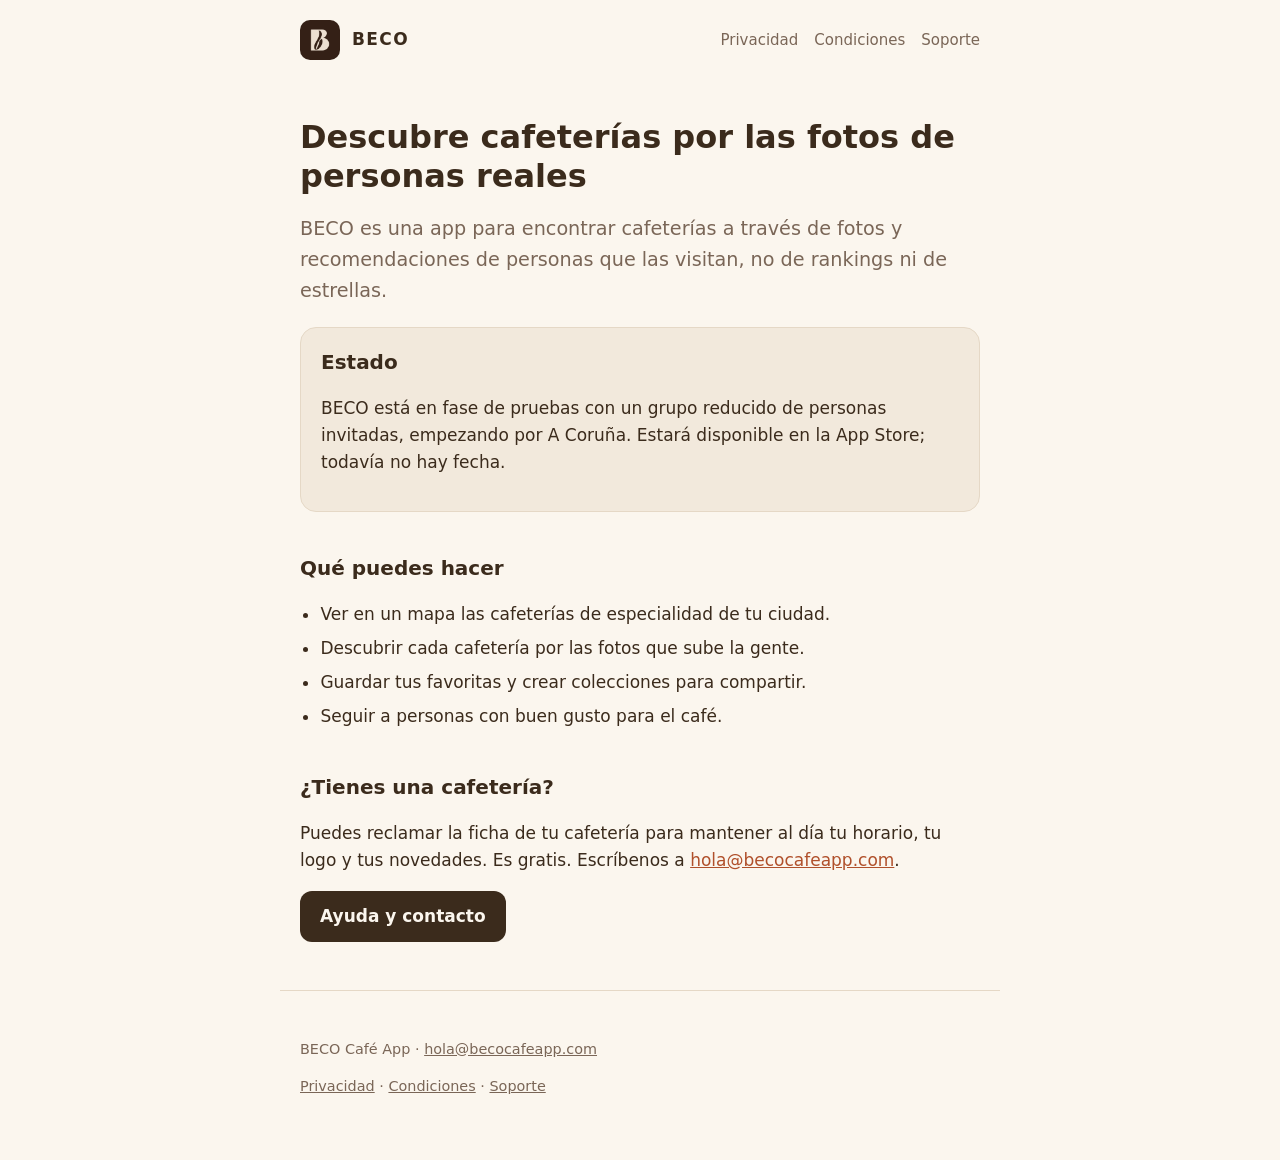
==== index.html @ 2dae7876 "Web pública de BECO: inicio, privacidad, condiciones y soporte Co-Authored-By: Claude Sonnet 5.5 <no" ====
<!doctype html>
<html lang="es">
<head>
<meta charset="utf-8">
<meta name="viewport" content="width=device-width,initial-scale=1">
<title>BECO Café App</title>
<meta name="description" content="Descubre cafeterías por las fotos y recomendaciones de personas reales.">
<meta name="theme-color" content="#342016">
<link rel="icon" href="favicon.png">
<link rel="apple-touch-icon" href="logo.png">
<link rel="stylesheet" href="style.css">
</head>
<body>
<header>
<a class="brand" href="./"><img src="logo.png" alt="" width="40" height="40"><span>BECO</span></a>
<nav><a href="privacidad/">Privacidad</a><a href="condiciones/">Condiciones</a><a href="soporte/">Soporte</a></nav>
</header>
<main>
<h1>Descubre cafeterías por las fotos de personas reales</h1>
<p class="lead">BECO es una app para encontrar cafeterías a través de fotos y recomendaciones de personas que las visitan, no de rankings ni de estrellas.</p>
<div class="card">
<h2>Estado</h2>
<p>BECO está en fase de pruebas con un grupo reducido de personas invitadas, empezando por A Coruña. Estará disponible en la App Store; todavía no hay fecha.</p>
</div>
<h2>Qué puedes hacer</h2>
<ul>
<li>Ver en un mapa las cafeterías de especialidad de tu ciudad.</li>
<li>Descubrir cada cafetería por las fotos que sube la gente.</li>
<li>Guardar tus favoritas y crear colecciones para compartir.</li>
<li>Seguir a personas con buen gusto para el café.</li>
</ul>
<h2>¿Tienes una cafetería?</h2>
<p>Puedes reclamar la ficha de tu cafetería para mantener al día tu horario, tu logo y tus novedades. Es gratis. Escríbenos a <a href="mailto:hola@becocafeapp.com">hola@becocafeapp.com</a>.</p>
<p><a class="button" href="soporte/">Ayuda y contacto</a></p>
</main>
<footer>
<p>BECO Café App · <a href="mailto:hola@becocafeapp.com">hola@becocafeapp.com</a></p>
<p><a href="privacidad/">Privacidad</a> · <a href="condiciones/">Condiciones</a> · <a href="soporte/">Soporte</a></p>
</footer>
</body>
</html>
---- style.css ----
:root{--bg:#FBF6EE;--card:#F2E9DC;--text:#3B2B1C;--muted:#7A6657;--border:#E5D8C6;--accent:#B0502B;--primary:#3B2B1C;--on-primary:#FBF6EE}
@media (prefers-color-scheme:dark){:root{--bg:#1E1510;--card:#2E2018;--text:#F5EBDD;--muted:#B8A593;--border:#3E2D22;--accent:#E0845C;--primary:#E9DDCB;--on-primary:#1E1510}}
*{box-sizing:border-box}html{-webkit-text-size-adjust:100%}
body{margin:0;background:var(--bg);color:var(--text);font:17px/1.6 system-ui,-apple-system,"Segoe UI",Roboto,sans-serif}
a{color:var(--accent)}
header,main,footer{width:100%;max-width:720px;margin:0 auto;padding-left:20px;padding-right:20px}
header{display:flex;align-items:center;justify-content:space-between;gap:16px;padding-top:20px;padding-bottom:20px}
.brand{display:flex;align-items:center;gap:12px;color:var(--text);text-decoration:none;font-weight:700;letter-spacing:.08em}
.brand img{width:40px;height:40px;border-radius:10px;display:block}
nav{display:flex;gap:16px;flex-wrap:wrap;font-size:15px}
nav a{color:var(--muted);text-decoration:none}nav a:hover,nav a[aria-current]{color:var(--text);text-decoration:underline}
h1{font-size:2rem;line-height:1.2;margin:1.2em 0 .4em}h2{font-size:1.25rem;margin:2em 0 .4em}
.lead{font-size:1.2rem;color:var(--muted)}
.meta{color:var(--muted);font-size:.9rem}
ul{padding-left:1.2em}li{margin:.4em 0}
.card{background:var(--card);border:1px solid var(--border);border-radius:16px;padding:18px 20px;margin:1.2em 0}
.card h2{margin-top:0}
.button{display:inline-block;background:var(--primary);color:var(--on-primary);padding:12px 20px;border-radius:12px;text-decoration:none;font-weight:600}
footer{padding-top:32px;padding-bottom:48px;color:var(--muted);font-size:.9rem;border-top:1px solid var(--border);margin-top:48px}
footer a{color:var(--muted)}
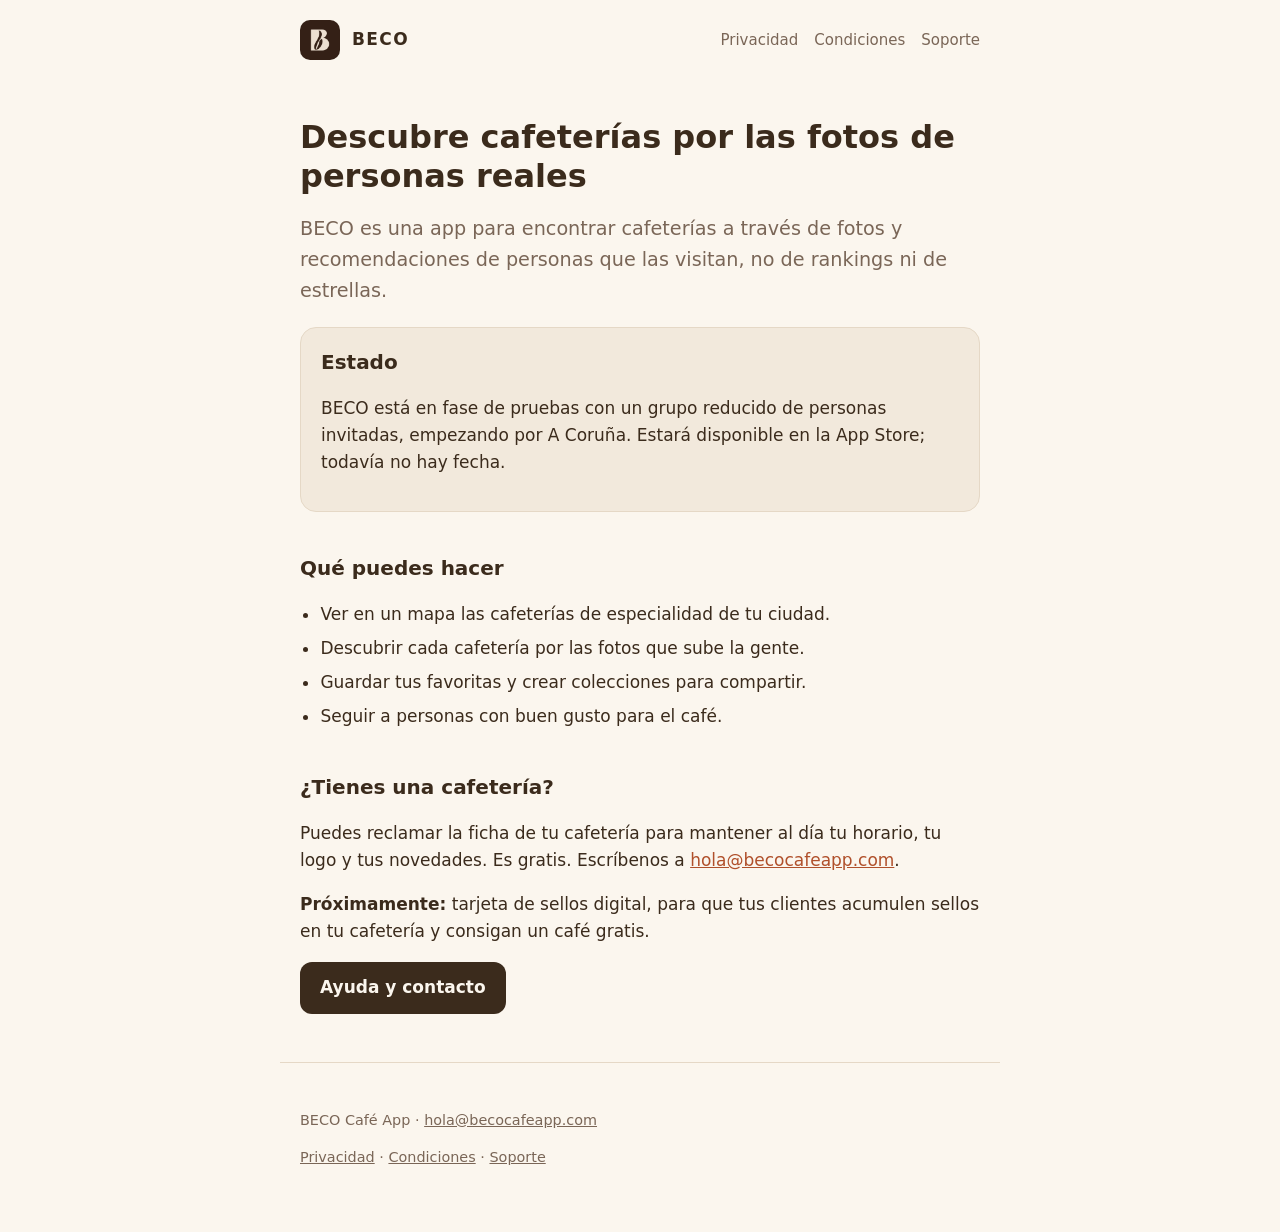
==== commit aacf0537: "Web: tarjeta de sellos, próximamente Co-Authored-By: Claude Sonnet 5.5 <noreply@anthropic.com>" ====
--- a/index.html
+++ b/index.html
@@ -31,6 +31,7 @@
 </ul>
 <h2>¿Tienes una cafetería?</h2>
 <p>Puedes reclamar la ficha de tu cafetería para mantener al día tu horario, tu logo y tus novedades. Es gratis. Escríbenos a <a href="mailto:hola@becocafeapp.com">hola@becocafeapp.com</a>.</p>
+<p><strong>Próximamente:</strong> tarjeta de sellos digital, para que tus clientes acumulen sellos en tu cafetería y consigan un café gratis.</p>
 <p><a class="button" href="soporte/">Ayuda y contacto</a></p>
 </main>
 <footer>
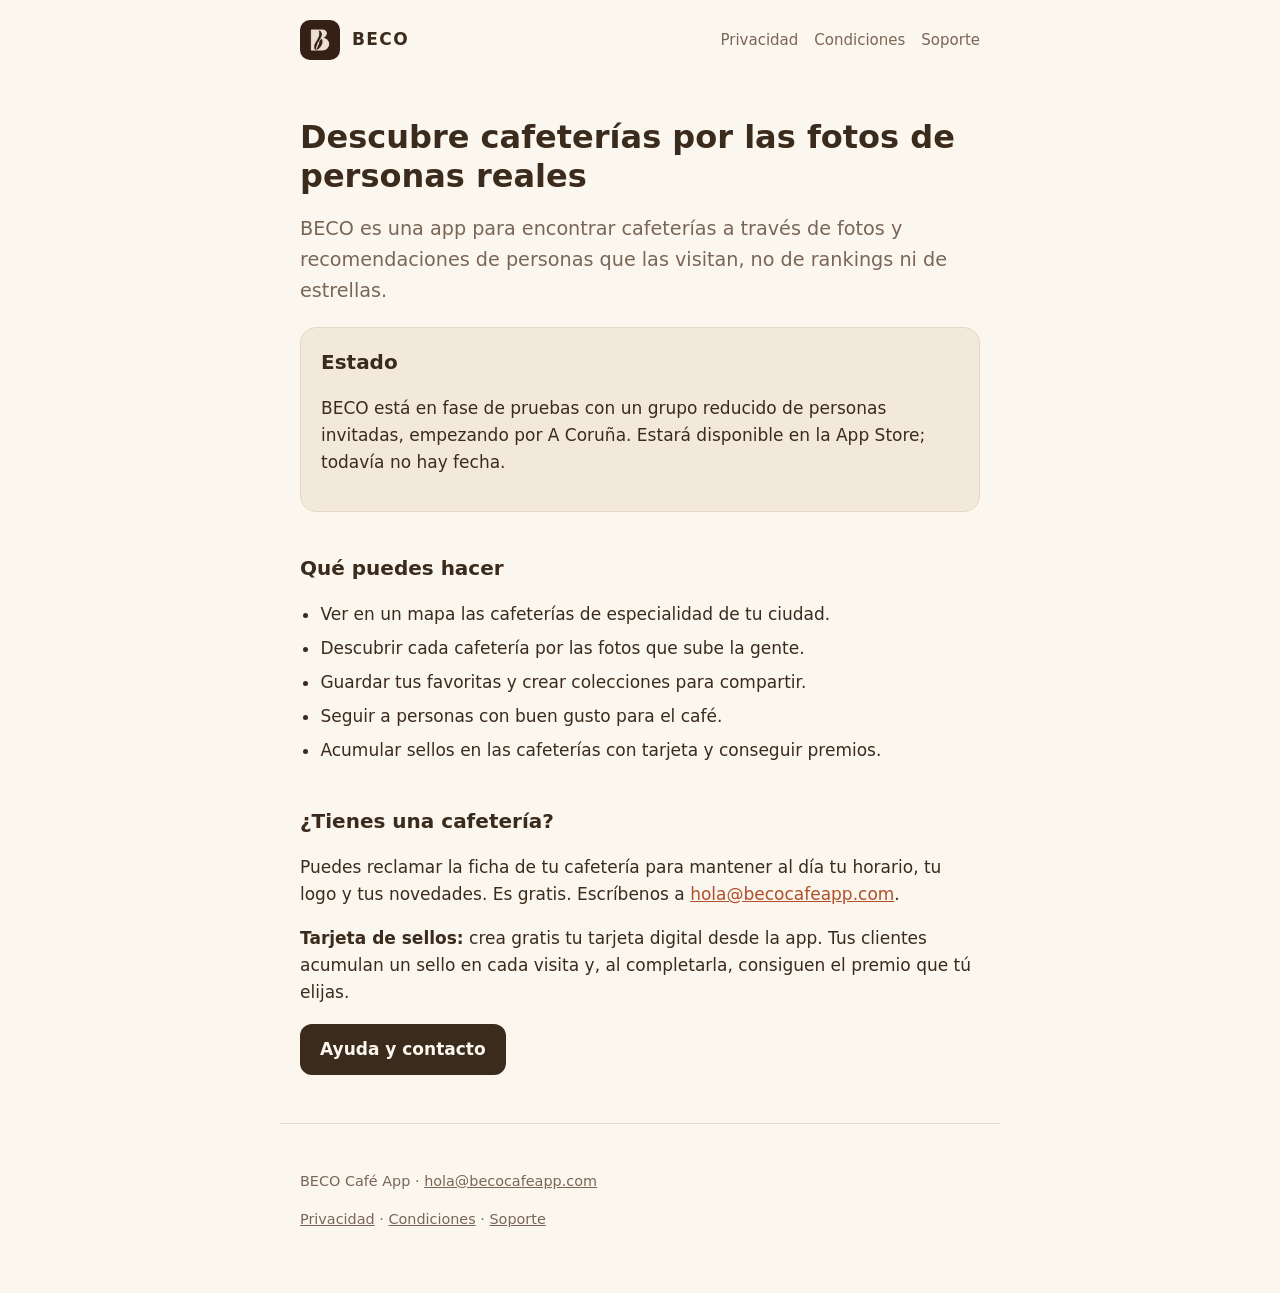
==== commit de97ac41: "Web: tarjeta de sellos y textos legales actualizados Co-Authored-By: Claude Opus 5.5 <noreply@anthro" ====
--- a/index.html
+++ b/index.html
@@ -28,10 +28,11 @@
 <li>Descubrir cada cafetería por las fotos que sube la gente.</li>
 <li>Guardar tus favoritas y crear colecciones para compartir.</li>
 <li>Seguir a personas con buen gusto para el café.</li>
+<li>Acumular sellos en las cafeterías con tarjeta y conseguir premios.</li>
 </ul>
 <h2>¿Tienes una cafetería?</h2>
 <p>Puedes reclamar la ficha de tu cafetería para mantener al día tu horario, tu logo y tus novedades. Es gratis. Escríbenos a <a href="mailto:hola@becocafeapp.com">hola@becocafeapp.com</a>.</p>
-<p><strong>Próximamente:</strong> tarjeta de sellos digital, para que tus clientes acumulen sellos en tu cafetería y consigan un café gratis.</p>
+<p><strong>Tarjeta de sellos:</strong> crea gratis tu tarjeta digital desde la app. Tus clientes acumulan un sello en cada visita y, al completarla, consiguen el premio que tú elijas.</p>
 <p><a class="button" href="soporte/">Ayuda y contacto</a></p>
 </main>
 <footer>
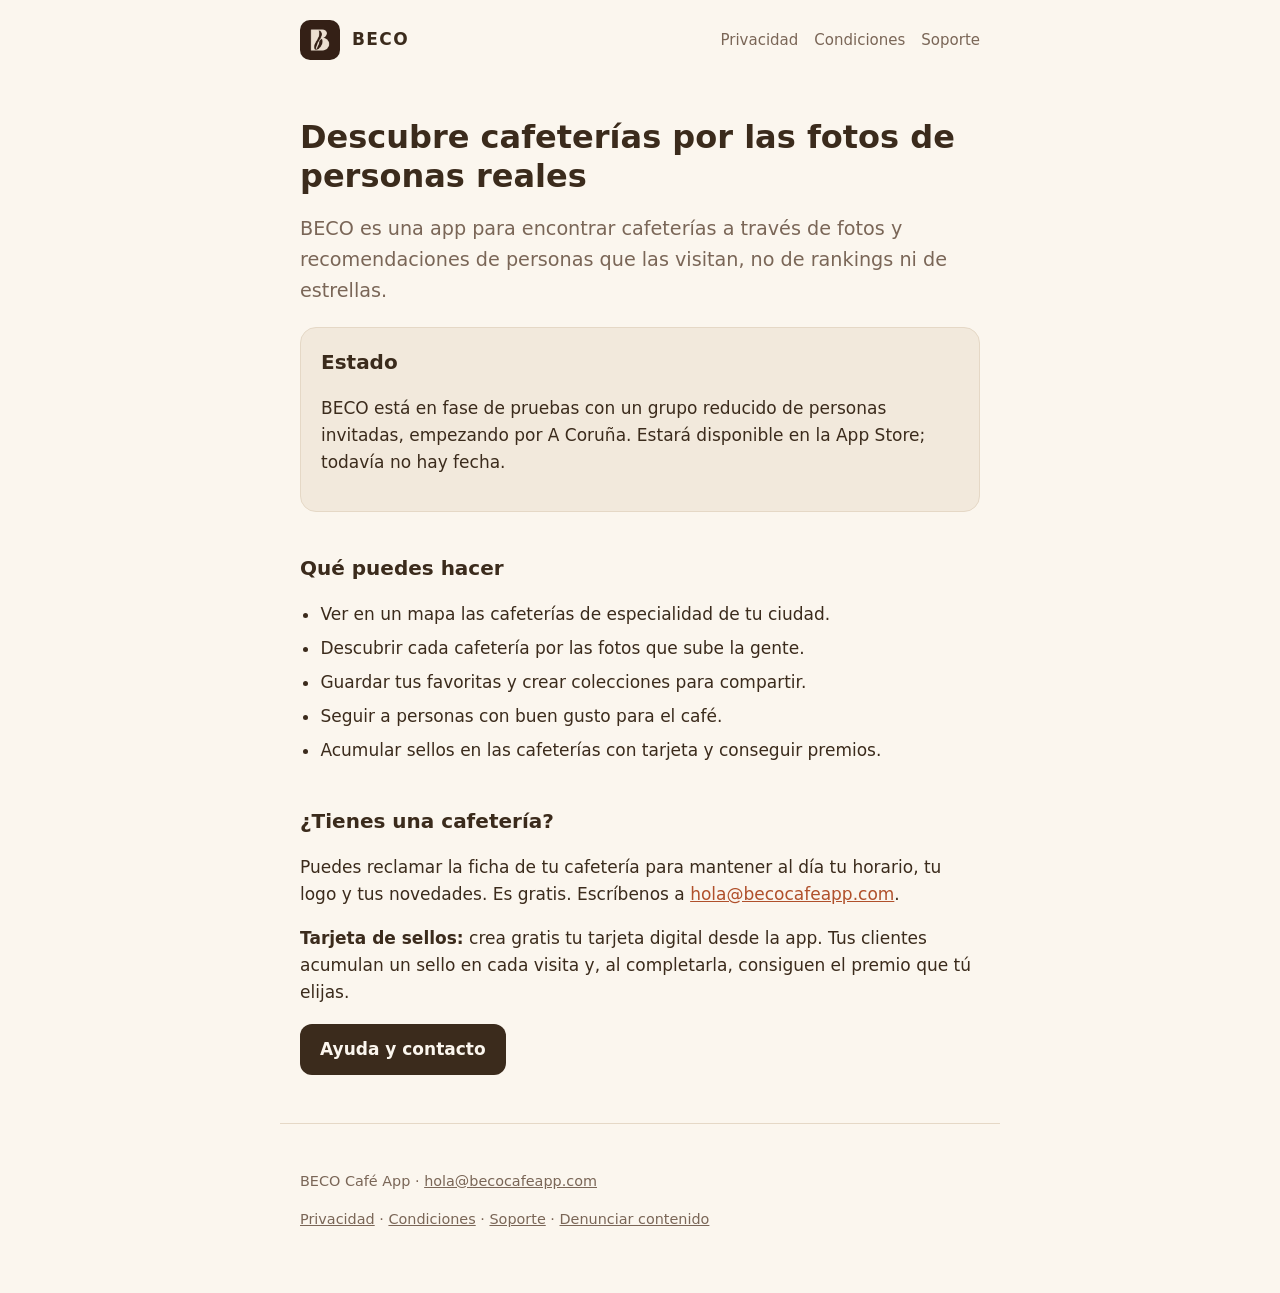
==== commit 064538e8: "Página «Denunciar contenido» (también sin cuenta) y enlace en el pie Co-Authored-By: Claude Opus 5.5" ====
--- a/index.html
+++ b/index.html
@@ -5,7 +5,8 @@
 <meta name="viewport" content="width=device-width,initial-scale=1">
 <title>BECO Café App</title>
 <meta name="description" content="Descubre cafeterías por las fotos y recomendaciones de personas reales.">
-<meta name="theme-color" content="#342016">
+<meta name="theme-color" content="#FBF6EE">
+<meta name="color-scheme" content="light">
 <link rel="icon" href="favicon.png">
 <link rel="apple-touch-icon" href="logo.png">
 <link rel="stylesheet" href="style.css">
@@ -37,7 +38,7 @@
 </main>
 <footer>
 <p>BECO Café App · <a href="mailto:hola@becocafeapp.com">hola@becocafeapp.com</a></p>
-<p><a href="privacidad/">Privacidad</a> · <a href="condiciones/">Condiciones</a> · <a href="soporte/">Soporte</a></p>
+<p><a href="privacidad/">Privacidad</a> · <a href="condiciones/">Condiciones</a> · <a href="soporte/">Soporte</a> · <a href="denunciar/">Denunciar contenido</a></p>
 </footer>
 </body>
 </html>
--- a/style.css
+++ b/style.css
@@ -1,5 +1,4 @@
-:root{--bg:#FBF6EE;--card:#F2E9DC;--text:#3B2B1C;--muted:#7A6657;--border:#E5D8C6;--accent:#B0502B;--primary:#3B2B1C;--on-primary:#FBF6EE}
-@media (prefers-color-scheme:dark){:root{--bg:#1E1510;--card:#2E2018;--text:#F5EBDD;--muted:#B8A593;--border:#3E2D22;--accent:#E0845C;--primary:#E9DDCB;--on-primary:#1E1510}}
+:root{color-scheme:light;--bg:#FBF6EE;--card:#F2E9DC;--text:#3B2B1C;--muted:#7A6657;--border:#E5D8C6;--accent:#B0502B;--primary:#3B2B1C;--on-primary:#FBF6EE}
 *{box-sizing:border-box}html{-webkit-text-size-adjust:100%}
 body{margin:0;background:var(--bg);color:var(--text);font:17px/1.6 system-ui,-apple-system,"Segoe UI",Roboto,sans-serif}
 a{color:var(--accent)}
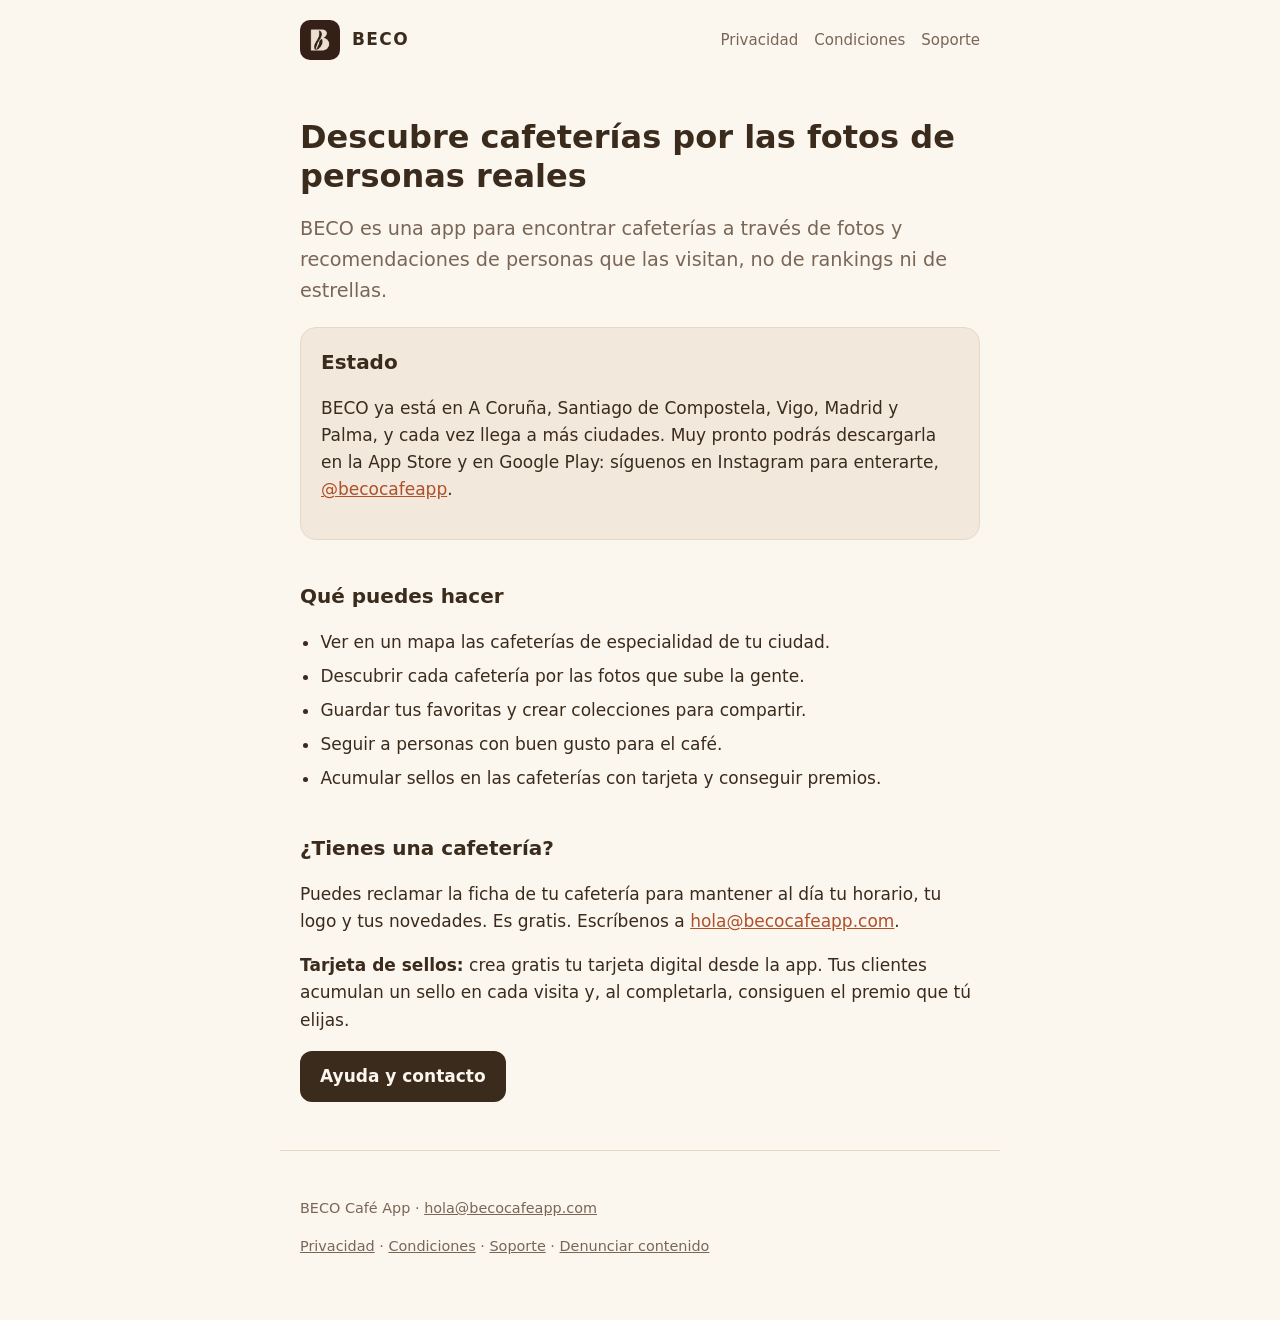
==== commit 9486bbc0: "Textos de lanzamiento: sin fase de pruebas; privacidad y condiciones del 18 de noviembre" ====
--- a/index.html
+++ b/index.html
@@ -21,7 +21,7 @@
 <p class="lead">BECO es una app para encontrar cafeterías a través de fotos y recomendaciones de personas que las visitan, no de rankings ni de estrellas.</p>
 <div class="card">
 <h2>Estado</h2>
-<p>BECO está en fase de pruebas con un grupo reducido de personas invitadas, empezando por A Coruña. Estará disponible en la App Store; todavía no hay fecha.</p>
+<p>BECO ya está en A Coruña, Santiago de Compostela, Vigo, Madrid y Palma, y cada vez llega a más ciudades. Muy pronto podrás descargarla en la App Store y en Google Play: síguenos en Instagram para enterarte, <a href="https://www.instagram.com/becocafeapp/">@becocafeapp</a>.</p>
 </div>
 <h2>Qué puedes hacer</h2>
 <ul>
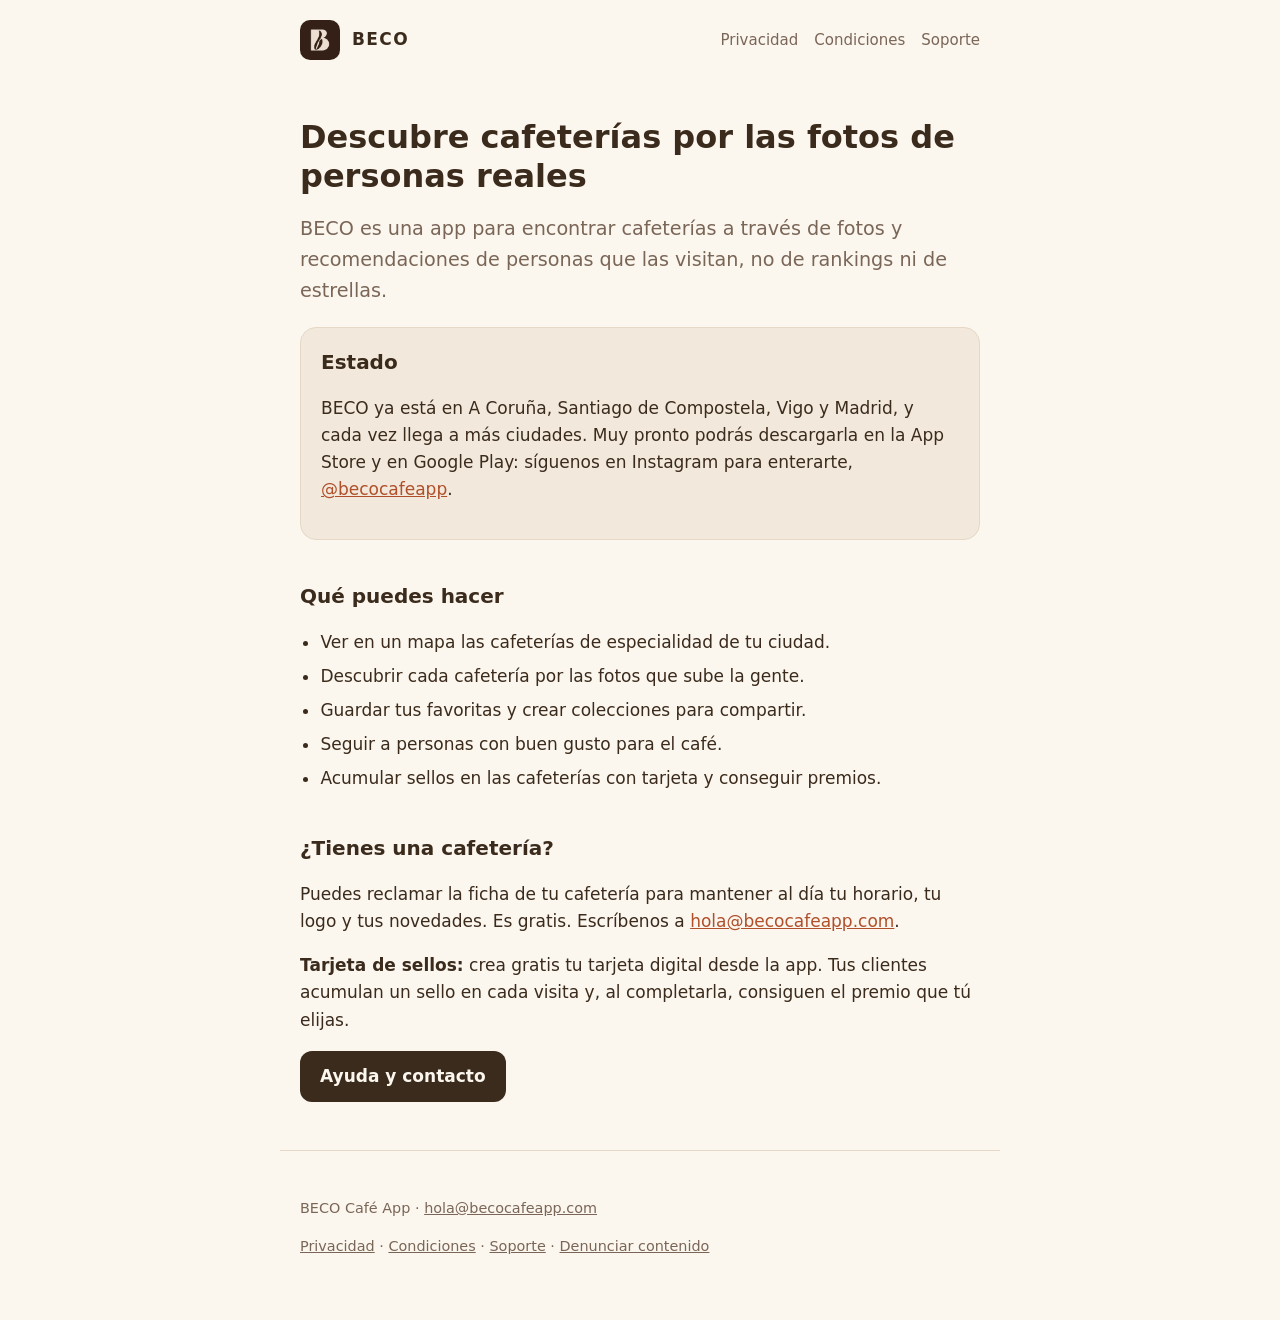
==== commit a447c3f3: "Inicio sin Palma" ====
--- a/index.html
+++ b/index.html
@@ -21,7 +21,7 @@
 <p class="lead">BECO es una app para encontrar cafeterías a través de fotos y recomendaciones de personas que las visitan, no de rankings ni de estrellas.</p>
 <div class="card">
 <h2>Estado</h2>
-<p>BECO ya está en A Coruña, Santiago de Compostela, Vigo, Madrid y Palma, y cada vez llega a más ciudades. Muy pronto podrás descargarla en la App Store y en Google Play: síguenos en Instagram para enterarte, <a href="https://www.instagram.com/becocafeapp/">@becocafeapp</a>.</p>
+<p>BECO ya está en A Coruña, Santiago de Compostela, Vigo y Madrid, y cada vez llega a más ciudades. Muy pronto podrás descargarla en la App Store y en Google Play: síguenos en Instagram para enterarte, <a href="https://www.instagram.com/becocafeapp/">@becocafeapp</a>.</p>
 </div>
 <h2>Qué puedes hacer</h2>
 <ul>
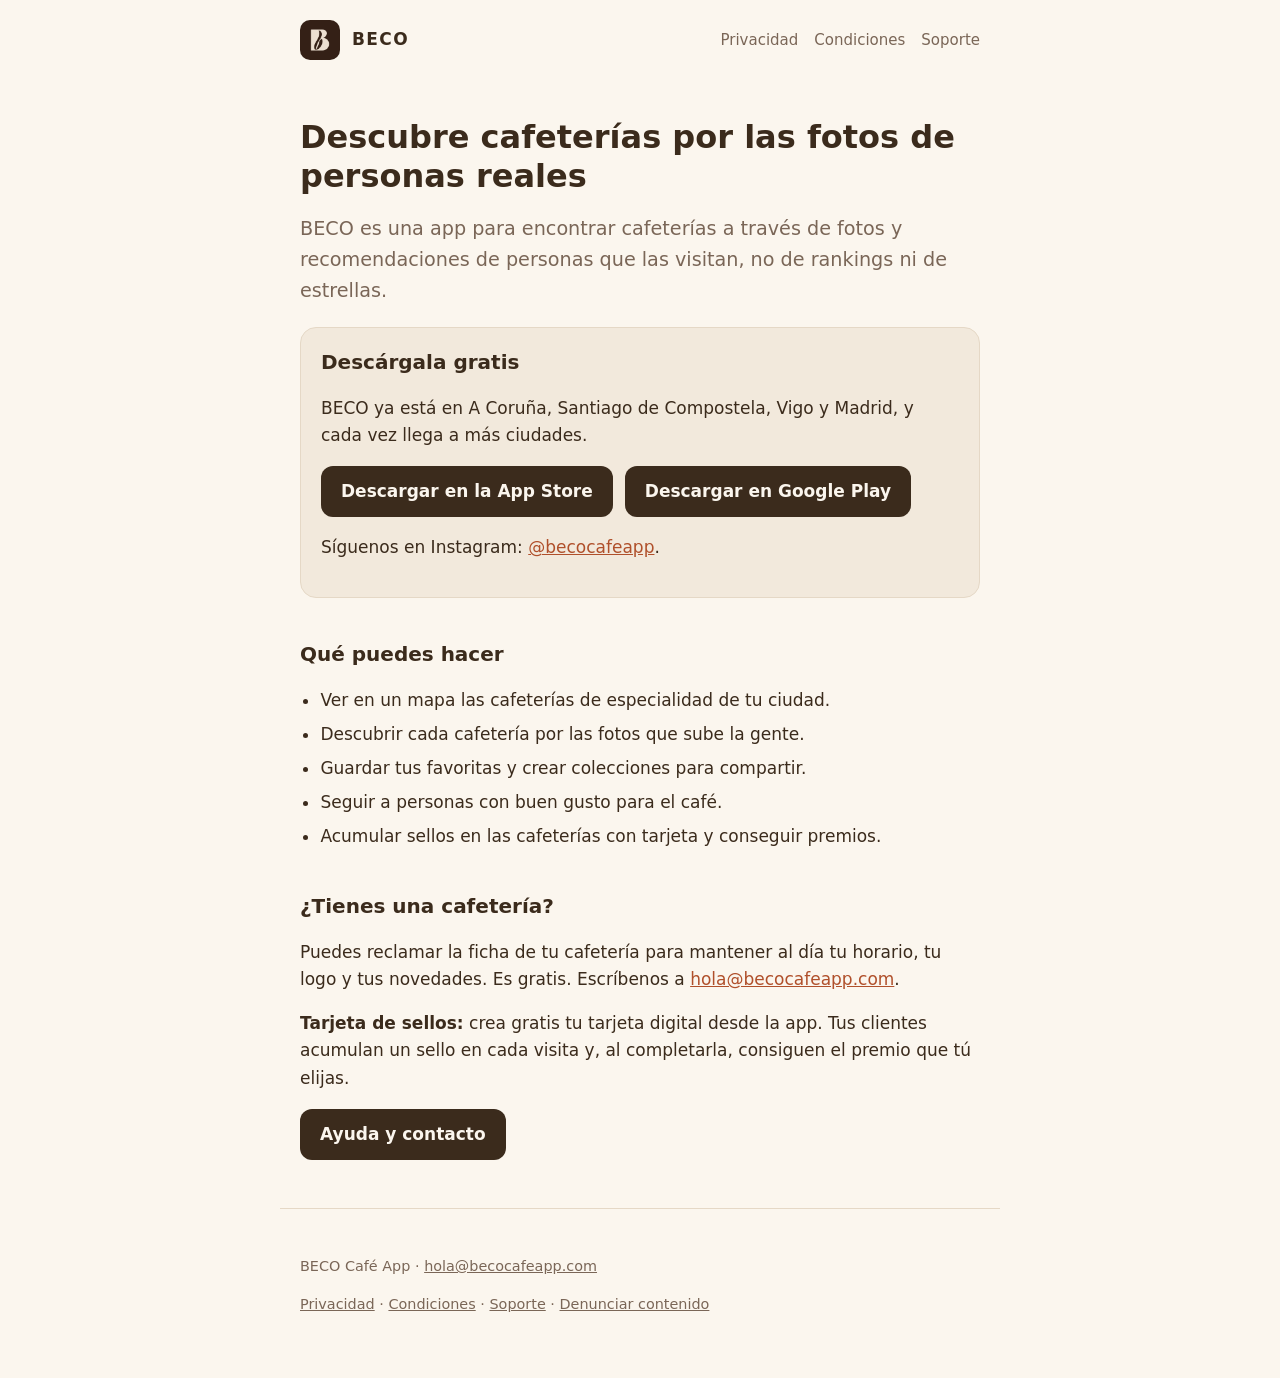
==== commit b5f54e4e: "Enlaces de las tiendas" ====
--- a/index.html
+++ b/index.html
@@ -20,8 +20,10 @@
 <h1>Descubre cafeterías por las fotos de personas reales</h1>
 <p class="lead">BECO es una app para encontrar cafeterías a través de fotos y recomendaciones de personas que las visitan, no de rankings ni de estrellas.</p>
 <div class="card">
-<h2>Estado</h2>
-<p>BECO ya está en A Coruña, Santiago de Compostela, Vigo y Madrid, y cada vez llega a más ciudades. Muy pronto podrás descargarla en la App Store y en Google Play: síguenos en Instagram para enterarte, <a href="https://www.instagram.com/becocafeapp/">@becocafeapp</a>.</p>
+<h2>Descárgala gratis</h2>
+<p>BECO ya está en A Coruña, Santiago de Compostela, Vigo y Madrid, y cada vez llega a más ciudades.</p>
+<p class="stores"><a class="button" href="https://apps.apple.com/es/app/id6826900936">Descargar en la App Store</a><a class="button" href="https://play.google.com/store/apps/details?id=com.becocafeapp.beco">Descargar en Google Play</a></p>
+<p>Síguenos en Instagram: <a href="https://www.instagram.com/becocafeapp/">@becocafeapp</a>.</p>
 </div>
 <h2>Qué puedes hacer</h2>
 <ul>
--- a/style.css
+++ b/style.css
@@ -14,6 +14,7 @@
 ul{padding-left:1.2em}li{margin:.4em 0}
 .card{background:var(--card);border:1px solid var(--border);border-radius:16px;padding:18px 20px;margin:1.2em 0}
 .card h2{margin-top:0}
+.stores{display:flex;flex-wrap:wrap;gap:12px}
 .button{display:inline-block;background:var(--primary);color:var(--on-primary);padding:12px 20px;border-radius:12px;text-decoration:none;font-weight:600}
 footer{padding-top:32px;padding-bottom:48px;color:var(--muted);font-size:.9rem;border-top:1px solid var(--border);margin-top:48px}
 footer a{color:var(--muted)}
